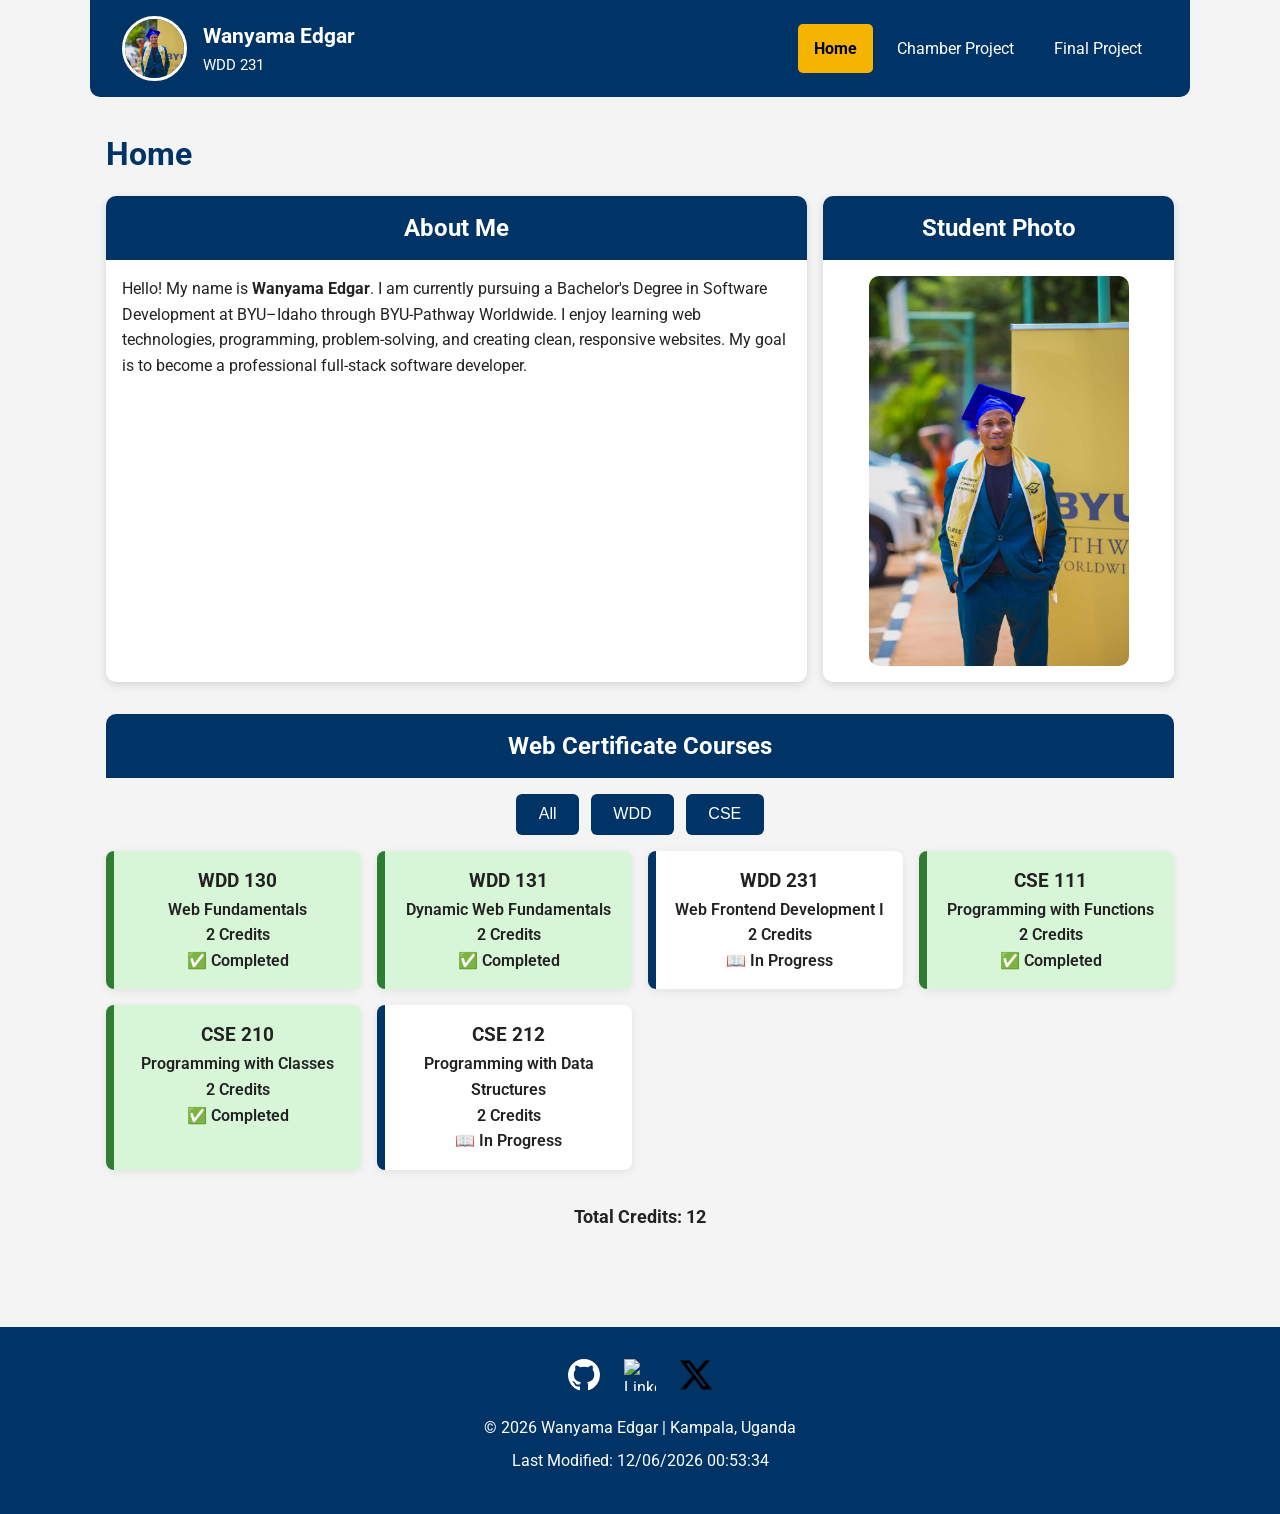
==== index.html @ 78e3635b "first commit" ====
<!DOCTYPE html>
<html lang="en-US">
<head>
    <meta charset="UTF-8">
    <meta name="author" content="Wanyama Edgar">
    <meta name="description" content="WDD 231 - Course Home Page for Wanyama Edgar">
    <meta name="viewport" content="width=device-width, initial-scale=1.0">

    <title>WDD 231 | Wanyama Edgar</title>

    <link rel="icon" href="images/favicon.ico">

    <!-- Google Fonts -->
    <link rel="preconnect" href="https://fonts.googleapis.com">
    <link rel="preconnect" href="https://fonts.gstatic.com" crossorigin>
    <link href="https://fonts.googleapis.com/css2?family=Roboto:wght@300;400;500;700&display=swap" rel="stylesheet">

    <!-- CSS -->
    <link rel="stylesheet" href="styles/base.css">
    <link rel="stylesheet" href="styles/larger.css">

    <!-- JavaScript -->
    <script src="scripts/navigation.js" defer></script>
    <script src="scripts/date.js" defer></script>
    <script src="scripts/courses.js" defer></script>
</head>

<body>

<header>

    <div class="logo-name">

        <img src="images/profile.webp" alt="Profile photo of Wanyama Edgar" class="logo">

        <div>
            <h2>Wanyama Edgar</h2>
            <p>WDD 231</p>
        </div>

    </div>

    <button id="menu" aria-label="Open Navigation"></button>

    <nav>

        <ul class="navigation">

            <li><a href="index.html" class="active">Home</a></li>

            <li><a href="chamber/index.html">Chamber Project</a></li>

            <li><a href="#">Final Project</a></li>

        </ul>

    </nav>

</header>

<main>

    <h1>Home</h1>

    <section class="top-section">

        <article class="card">

            <h2>About Me</h2>

            <p>
                Hello! My name is <strong>Wanyama Edgar</strong>.
                I am currently pursuing a Bachelor's Degree in Software
                Development at BYU–Idaho through BYU-Pathway Worldwide.
                I enjoy learning web technologies, programming,
                problem-solving, and creating clean, responsive websites.
                My goal is to become a professional full-stack software
                developer.
            </p>

        </article>

        <article class="card photo-card">

            <h2>Student Photo</h2>

            <img
                src="images/profile.webp"
                alt="Photo of Wanyama Edgar"
                loading="lazy"
            >

        </article>

    </section>

    <section class="certificate">

        <h2>Web Certificate Courses</h2>

        <div class="filter-buttons">

            <button id="all">All</button>

            <button id="wdd">WDD</button>

            <button id="cse">CSE</button>

        </div>

        <div id="courses" class="course-container">

            <!-- JavaScript inserts courses here -->

        </div>

        <p class="credits">
            Total Credits:
            <span id="totalCredits"></span>
        </p>

    </section>

</main>

<footer>

    <div class="socials">

        <a href="https://github.com/" target="_blank" aria-label="GitHub">

            <svg xmlns="http://www.w3.org/2000/svg" width="28" height="28" fill="currentColor" viewBox="0 0 16 16">
                <path d="M8 0C3.58 0 0 3.58 0 8c0 3.54 2.29 6.53 5.47 7.59.4.07.55-.17.55-.38
                0-.19-.01-.82-.01-1.49-2.01.37-2.53-.49-2.69-.94-.09-.23-.48-.94-.82-1.13-.28-.15-.68-.52-.01-.53.63-.01
                1.08.58 1.23.82.72 1.21 1.87.87 2.33.66.07-.52.28-.87.51-1.07-1.78-.2-3.64-.89-3.64-3.95
                0-.87.31-1.59.82-2.15-.08-.2-.36-1.02.08-2.12
                0 0 .67-.21 2.2.82.64-.18 1.32-.27
                2-.27s1.36.09
                2 .27c1.53-1.04
                2.2-.82
                2.2-.82.44 1.1.16 1.92.08
                2.12.51.56.82
                1.27.82
                2.15
                0 3.07-1.87
                3.75-3.65
                3.95.29.25.54.73.54
                1.48
                0 1.07-.01
                1.93-.01
                2.2
                0 .21.15.46.55.38A8.01
                8.01 0 0 0 16 8c0-4.42-3.58-8-8-8z"/>
            </svg>

        </a>

        <a href="https://linkedin.com/" target="_blank" aria-label="LinkedIn">

            <img src="images/linkedin.svg" alt="LinkedIn Icon">

        </a>

        <a href="https://x.com/" target="_blank" aria-label="X">

            <img src="images/x.svg" alt="X Icon">

        </a>

    </div>

    <p>

        &copy; <span id="currentyear"></span>

        Wanyama Edgar | Kampala, Uganda

    </p>

    <p>

        Last Modified:
        <span id="lastModified"></span>

    </p>

</footer>

</body>
</html>
---- styles/base.css ----
/* ===============================
   WDD 231 - Base Styles
   Author: Wanyama Edgar
================================== */

:root {
    --primary-color: #003366;
    --secondary-color: #00509d;
    --accent-color: #f4b400;
    --light-color: #f4f4f4;
    --white: #ffffff;
    --dark: #222222;
    --success: #2e7d32;

    --max-width: 1100px;

    --heading-font: "Roboto", sans-serif;
    --body-font: "Roboto", sans-serif;
}

/* -------------------------------
   Reset
-------------------------------- */

* {
    margin: 0;
    padding: 0;
    box-sizing: border-box;
}

body {
    font-family: var(--body-font);
    background: var(--light-color);
    color: var(--dark);
    line-height: 1.6;
}

img {
    max-width: 100%;
    display: block;
}

a {
    text-decoration: none;
    color: inherit;
}

ul {
    list-style: none;
}

/* -------------------------------
   Header
-------------------------------- */

header {
    background: var(--primary-color);
    color: var(--white);

    display: flex;
    justify-content: space-between;
    align-items: center;
    padding: 1rem;
    border-radius: 0 0 10px 10px;
}

.logo-name {
    display: flex;
    align-items: center;
    gap: 1rem;
}

.logo {
    width: 65px;
    height: 65px;
    object-fit: cover;
    border-radius: 50%;
    border: 3px solid white;
}

.logo-name h2 {
    font-size: 1.3rem;
}

.logo-name p {
    font-size: .95rem;
}

/* -------------------------------
   Navigation
-------------------------------- */

#menu {
    background: none;
    border: none;
    color: white;
    font-size: 2rem;
    cursor: pointer;
}

#menu::before {
    content: "☰";
}

#menu.open::before {
    content: "✖";
}

.navigation {
    display: none;
    flex-direction: column;
    width: 100%;
}

.navigation.open {
    display: flex;
}

.navigation a {
    display: block;
    padding: 1rem;
    color: white;
    transition: .3s;
}

.navigation a:hover {
    background: var(--secondary-color);
}

.navigation .active {
    background: var(--accent-color);
    color: black;
    font-weight: bold;
}

/* -------------------------------
   Main
-------------------------------- */

main {
    max-width: var(--max-width);
    margin: auto;
    padding: 1rem;
}

h1 {
    margin: 1rem 0;
    color: var(--primary-color);
}

.top-section {
    display: grid;
    gap: 1rem;
}

/* -------------------------------
   Cards
-------------------------------- */

.card {
    background: white;
    border-radius: 10px;
    overflow: hidden;

    box-shadow: 0 3px 10px rgba(0,0,0,.12);
}

.card h2 {
    background: var(--primary-color);
    color: white;
    text-align: center;
    padding: .8rem;
}

.card p {
    padding: 1rem;
}

.photo-card {
    text-align: center;
}

.photo-card img {
    width: 220px;
    margin: 1rem auto;
    border-radius: 10px;
}

/* -------------------------------
   Certificate Section
-------------------------------- */

.certificate {
    margin-top: 2rem;
}

.certificate h2 {
    background: var(--primary-color);
    color: white;
    text-align: center;
    padding: .8rem;
    border-radius: 10px 10px 0 0;
}

/* -------------------------------
   Buttons
-------------------------------- */

.filter-buttons {
    display: flex;
    justify-content: center;
    gap: .75rem;
    flex-wrap: wrap;
    padding: 1rem;
}

.filter-buttons button {
    background: var(--primary-color);
    color: white;
    border: none;
    padding: .7rem 1.4rem;
    border-radius: 6px;
    cursor: pointer;
    transition: .3s;
    font-size: 1rem;
}

.filter-buttons button:hover {
    background: var(--secondary-color);
}

/* -------------------------------
   Course Cards
-------------------------------- */

.course-container {
    display: grid;
    gap: 1rem;
}

.course {
    background: white;
    border-left: 8px solid var(--primary-color);

    padding: 1rem;

    border-radius: 8px;

    font-weight: 600;

    text-align: center;

    box-shadow: 0 2px 8px rgba(0,0,0,.08);
}

.completed {
    background: #d7f5d7;
    border-left-color: var(--success);
}

/* -------------------------------
   Credits
-------------------------------- */

.credits {
    text-align: center;
    font-weight: bold;
    margin: 2rem 0;
    font-size: 1.15rem;
}

/* -------------------------------
   Footer
-------------------------------- */

footer {
    margin-top: 3rem;
    background: var(--primary-color);
    color: white;
    text-align: center;
    padding: 2rem 1rem;
}

.socials {
    display: flex;
    justify-content: center;
    gap: 1.5rem;
    margin-bottom: 1rem;
}

.socials svg,
.socials img {
    width: 32px;
    height: 32px;
    transition: .3s;
}

.socials a:hover {
    transform: scale(1.15);
}

footer p {
    margin: .5rem 0;
}
---- styles/larger.css ----
/* ==========================================
   WDD 231 - Larger Screen Styles
   Applies to screens 768px and wider
=============================================*/

@media screen and (min-width: 768px) {

    /* ---------- Header ---------- */

    header {
        max-width: 1100px;
        margin: 0 auto;
        padding: 1rem 2rem;
    }

    #menu {
        display: none;
    }

    nav {
        display: block;
    }

    .navigation {
        display: flex;
        flex-direction: row;
        gap: .5rem;
    }

    .navigation a {
        padding: .75rem 1rem;
        border-radius: 5px;
    }

    /* ---------- Main ---------- */

    .top-section {
        grid-template-columns: 2fr 1fr;
        align-items: stretch;
    }

    .photo-card img {
        width: 260px;
    }

    /* ---------- Courses ---------- */

    .course-container {
        grid-template-columns: repeat(auto-fit, minmax(240px, 1fr));
    }

    /* ---------- Footer ---------- */

    footer {
        padding: 2rem;
    }

}
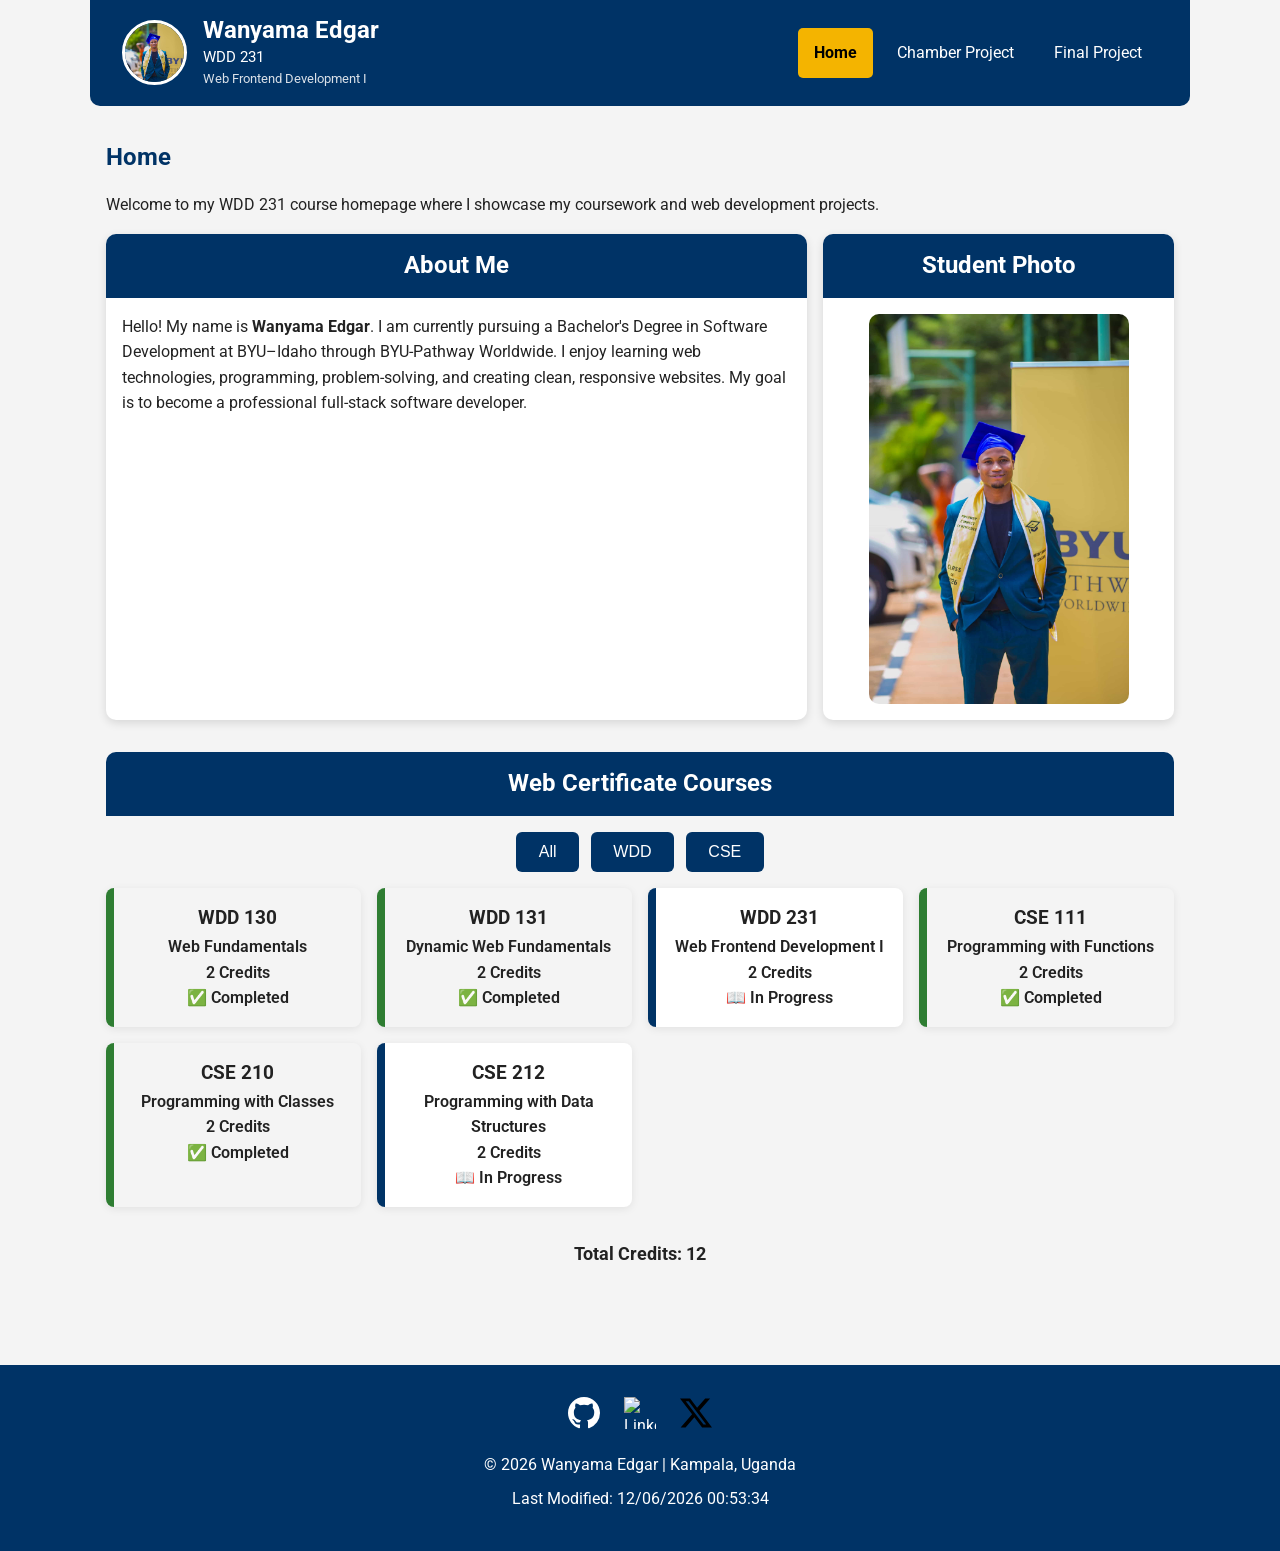
==== commit 8d16359c: "second commit" ====
--- a/index.html
+++ b/index.html
@@ -3,7 +3,7 @@
 <head>
     <meta charset="UTF-8">
     <meta name="author" content="Wanyama Edgar">
-    <meta name="description" content="WDD 231 - Course Home Page for Wanyama Edgar">
+    <meta name="description" content="WDD 231 course homepage for Wanyama Edgar featuring web development projects, certificate courses, and semester assignments at BYU-Idaho.">
     <meta name="viewport" content="width=device-width, initial-scale=1.0">
 
     <title>WDD 231 | Wanyama Edgar</title>
@@ -34,8 +34,9 @@
         <img src="images/profile.webp" alt="Profile photo of Wanyama Edgar" class="logo">
 
         <div>
-            <h2>Wanyama Edgar</h2>
+            <span class="site-name">Wanyama Edgar</span>
             <p>WDD 231</p>
+            <small>Web Frontend Development I</small>
         </div>
 
     </div>
@@ -60,7 +61,20 @@
 
 <main>
 
+    <section class="hero">
+        <h2 class="visually-hidden">
+
+Homepage Introduction
+
+</h2>
     <h1>Home</h1>
+
+    <p class="hero-text">
+        Welcome to my WDD 231 course homepage where I showcase my
+        coursework and web development projects.
+    </p>
+
+</section>
 
     <section class="top-section">
 
@@ -127,7 +141,7 @@
 
     <div class="socials">
 
-        <a href="https://github.com/" target="_blank" aria-label="GitHub">
+        <a href="https://github.com/wedgar256" target="_blank" aria-label="GitHub">
 
             <svg xmlns="http://www.w3.org/2000/svg" width="28" height="28" fill="currentColor" viewBox="0 0 16 16">
                 <path d="M8 0C3.58 0 0 3.58 0 8c0 3.54 2.29 6.53 5.47 7.59.4.07.55-.17.55-.38
@@ -155,15 +169,15 @@
 
         </a>
 
-        <a href="https://linkedin.com/" target="_blank" aria-label="LinkedIn">
+        <a href="https://www.linkedin.com/in/edgar-wans-aa0b4a3b6" target="_blank" aria-label="LinkedIn">
 
             <img src="images/linkedin.svg" alt="LinkedIn Icon">
 
         </a>
 
-        <a href="https://x.com/" target="_blank" aria-label="X">
-
-            <img src="images/x.svg" alt="X Icon">
+        <a href="https://x.com/WanyamaEdgar_" target="_blank" aria-label="X">
+
+            <img src="images/x-logo.svg" alt="X (formerly Twitter) logo">
 
         </a>
 
--- a/styles/base.css
+++ b/styles/base.css
@@ -64,12 +64,29 @@
     border-radius: 0 0 10px 10px;
 }
 
+.site-name {
+    display: block;
+    font-size: 1.5rem;
+    font-weight: 700;
+    color: var(--white);
+    line-height: 1.2;
+}
+
+.logo-name p {
+    font-size: 0.95rem;
+    color: var(--white);
+}
 .logo-name {
     display: flex;
     align-items: center;
     gap: 1rem;
 }
 
+.logo-name small {
+    display: block;
+    font-size: 0.8rem;
+    color: rgba(255, 255, 255, 0.85);
+}
 .logo {
     width: 65px;
     height: 65px;
@@ -153,12 +170,21 @@
     gap: 1rem;
 }
 
+.visually-hidden {
+    position: absolute;
+    left: -9999px;
+}
+.hero-text {
+    margin-top: 0rem;
+    margin-bottom: 1rem;
+    color: var(--dark);
+}
 /* -------------------------------
    Cards
 -------------------------------- */
 
 .card {
-    background: white;
+    background: var(--white);
     border-radius: 10px;
     overflow: hidden;
 
@@ -196,7 +222,7 @@
 
 .certificate h2 {
     background: var(--primary-color);
-    color: white;
+    color: var(--white);
     text-align: center;
     padding: .8rem;
     border-radius: 10px 10px 0 0;
@@ -216,7 +242,7 @@
 
 .filter-buttons button {
     background: var(--primary-color);
-    color: white;
+    color: var(--white);
     border: none;
     padding: .7rem 1.4rem;
     border-radius: 6px;
@@ -239,7 +265,7 @@
 }
 
 .course {
-    background: white;
+    background: var(--white);
     border-left: 8px solid var(--primary-color);
 
     padding: 1rem;
@@ -254,7 +280,7 @@
 }
 
 .completed {
-    background: #d7f5d7;
+    background: var(--success-light);
     border-left-color: var(--success);
 }
 
@@ -276,7 +302,7 @@
 footer {
     margin-top: 3rem;
     background: var(--primary-color);
-    color: white;
+    color: var(--white);
     text-align: center;
     padding: 2rem 1rem;
 }
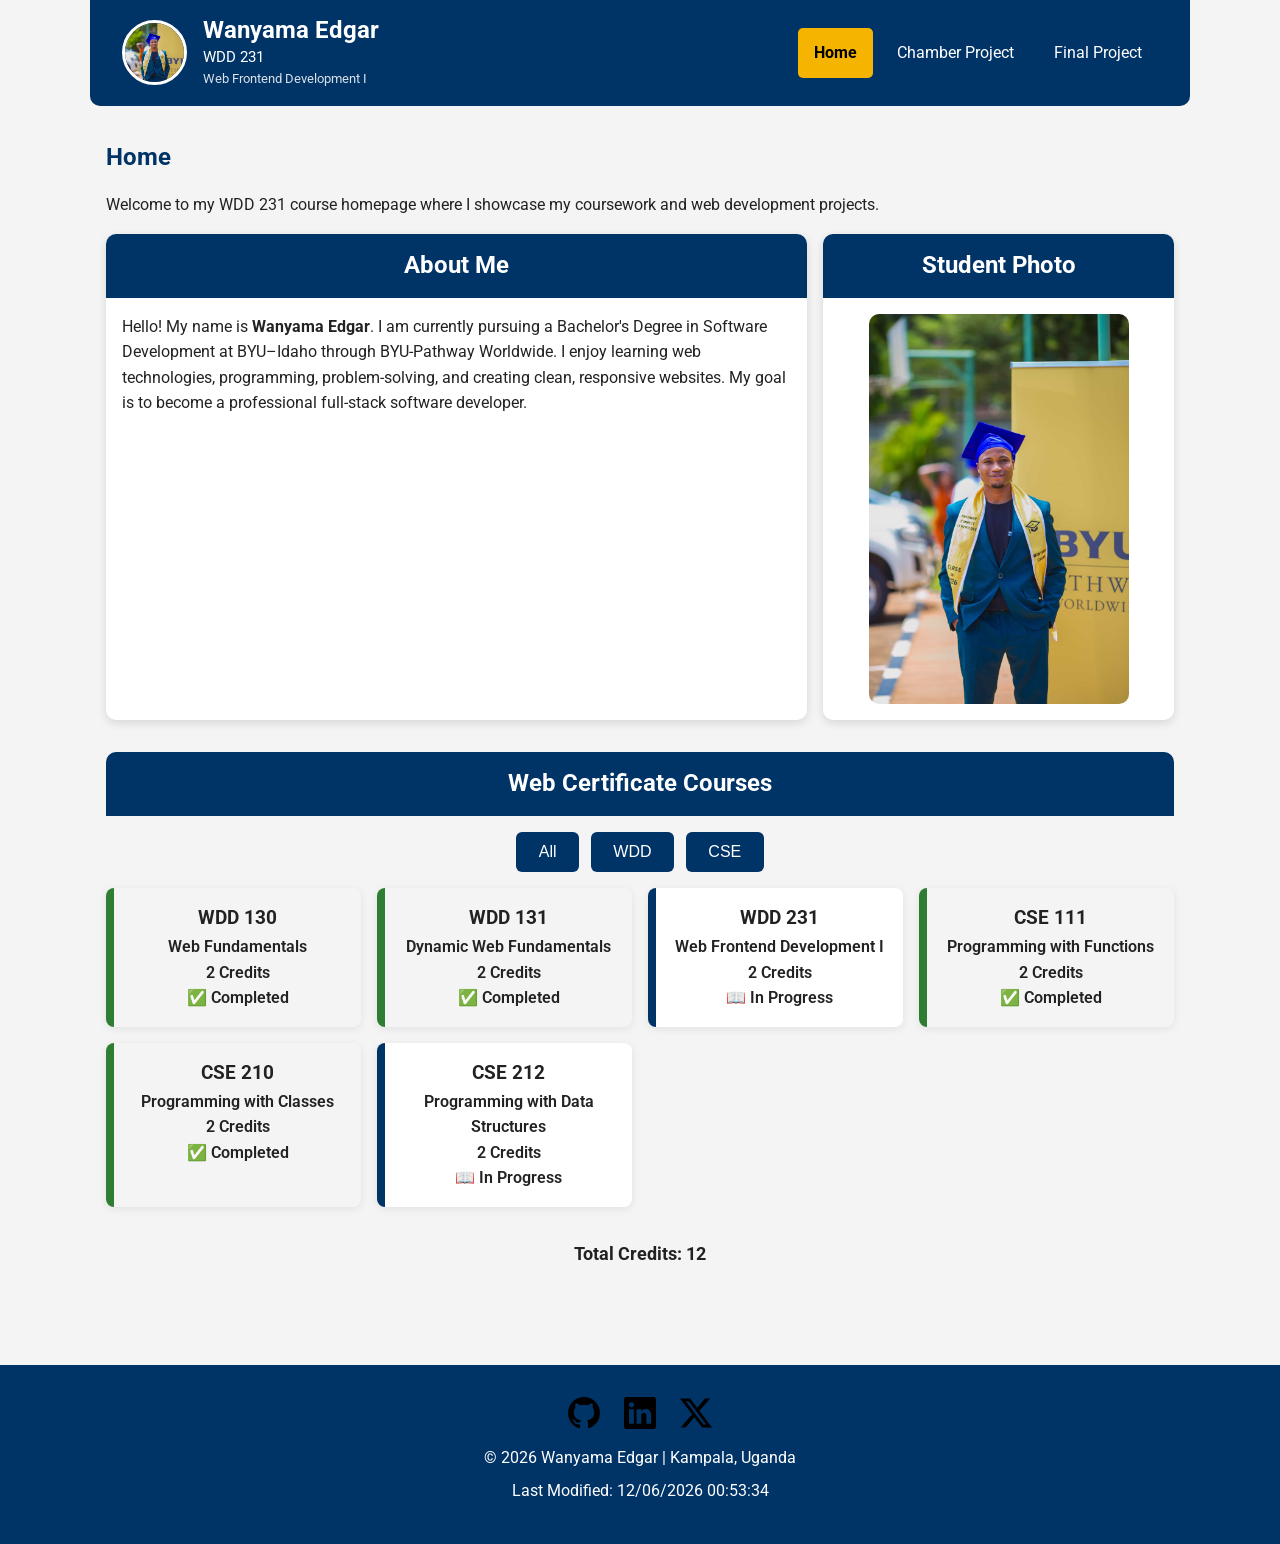
==== commit ec15006a: "sixth commit" ====
--- a/index.html
+++ b/index.html
@@ -51,7 +51,7 @@
 
             <li><a href="chamber/index.html">Chamber Project</a></li>
 
-            <li><a href="#">Final Project</a></li>
+            <li><a href="final/index.html">Final Project</a></li>
 
         </ul>
 
@@ -100,7 +100,7 @@
 
             <img
                 src="images/profile.webp"
-                alt="Photo of Wanyama Edgar"
+                alt="Wanyama Edgar, a software development student at BYU-Idaho, posed for a professional portrait photo"
                 loading="lazy"
             >
 
@@ -143,35 +143,12 @@
 
         <a href="https://github.com/wedgar256" target="_blank" aria-label="GitHub">
 
-            <svg xmlns="http://www.w3.org/2000/svg" width="28" height="28" fill="currentColor" viewBox="0 0 16 16">
-                <path d="M8 0C3.58 0 0 3.58 0 8c0 3.54 2.29 6.53 5.47 7.59.4.07.55-.17.55-.38
-                0-.19-.01-.82-.01-1.49-2.01.37-2.53-.49-2.69-.94-.09-.23-.48-.94-.82-1.13-.28-.15-.68-.52-.01-.53.63-.01
-                1.08.58 1.23.82.72 1.21 1.87.87 2.33.66.07-.52.28-.87.51-1.07-1.78-.2-3.64-.89-3.64-3.95
-                0-.87.31-1.59.82-2.15-.08-.2-.36-1.02.08-2.12
-                0 0 .67-.21 2.2.82.64-.18 1.32-.27
-                2-.27s1.36.09
-                2 .27c1.53-1.04
-                2.2-.82
-                2.2-.82.44 1.1.16 1.92.08
-                2.12.51.56.82
-                1.27.82
-                2.15
-                0 3.07-1.87
-                3.75-3.65
-                3.95.29.25.54.73.54
-                1.48
-                0 1.07-.01
-                1.93-.01
-                2.2
-                0 .21.15.46.55.38A8.01
-                8.01 0 0 0 16 8c0-4.42-3.58-8-8-8z"/>
-            </svg>
-
+            <img src="images/github-logo.svg" alt="GitHub Icon">
         </a>
 
         <a href="https://www.linkedin.com/in/edgar-wans-aa0b4a3b6" target="_blank" aria-label="LinkedIn">
 
-            <img src="images/linkedin.svg" alt="LinkedIn Icon">
+            <img src="images/linkedin-logo.svg" alt="LinkedIn Icon">
 
         </a>
 
--- a/styles/base.css
+++ b/styles/base.css
@@ -99,10 +99,6 @@
     font-size: 1.3rem;
 }
 
-.logo-name p {
-    font-size: .95rem;
-}
-
 /* -------------------------------
    Navigation
 -------------------------------- */
